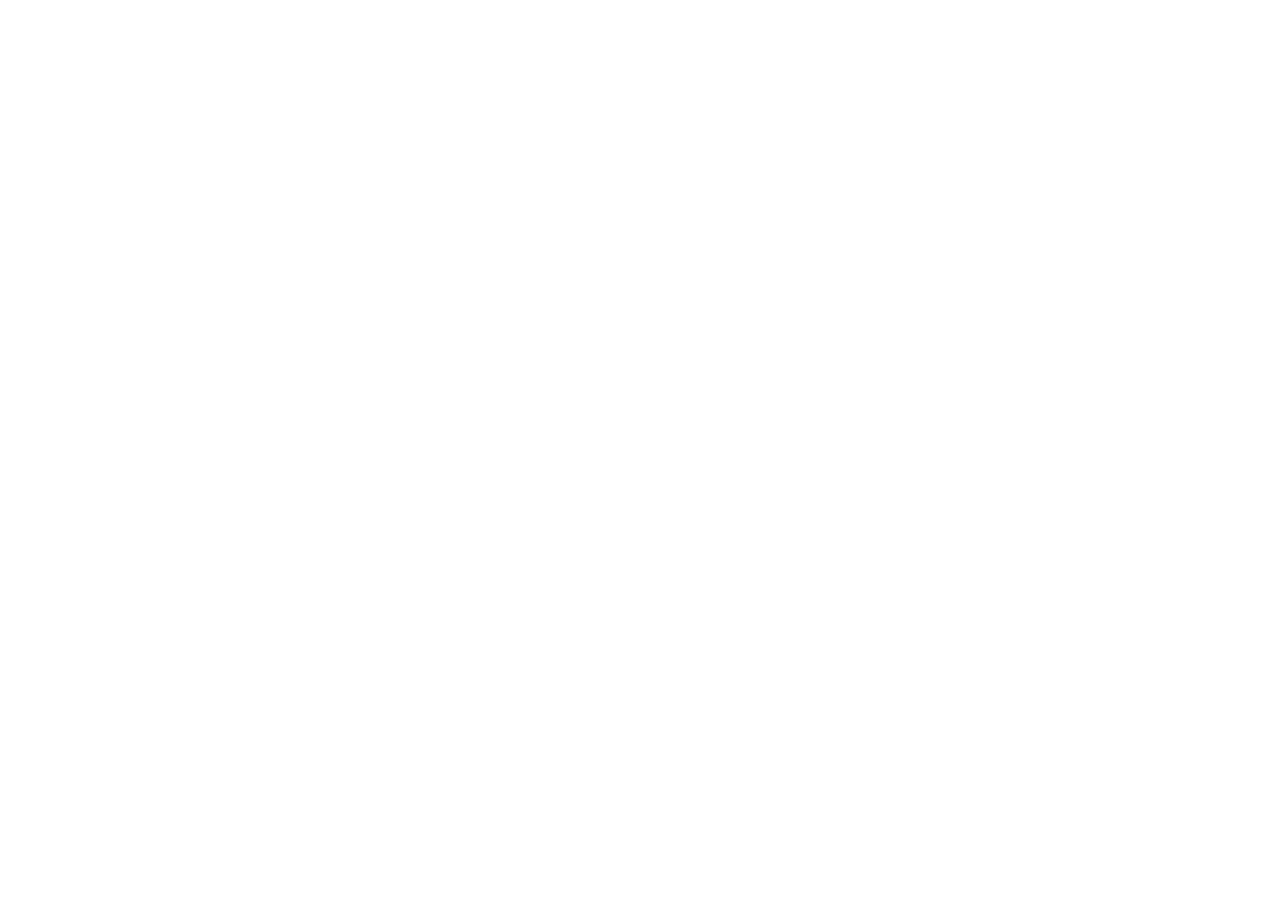
==== details.html @ a18bb02c "create Navbar" ====
<!DOCTYPE html>
<html lang="en">
  <head>
    <meta charset="UTF-8" />
    <meta name="viewport" content="width=device-width, initial-scale=1.0" />

    <!--=============== FLATICON ===============-->
    <link rel="stylesheet" href="" />

    <!--=============== SWIPER CSS ===============-->
    <link rel="stylesheet" href="" />

    <!--=============== CSS ===============-->
    <link rel="stylesheet" href="" />

    <title>Ecommerce Website</title>
  </head>
  <body>
    <!--=============== HEADER ===============-->
    <header class="header"></header>

    <!--=============== MAIN ===============-->
    <main class="main">
      <!--=============== BREADCRUMB ===============-->
      <section class="breadcrumb"></section>

      <!--=============== DETAILS ===============-->
      <section class="details"></section>

      <!--=============== DETAILS TAB ===============-->
      <section class="details__tab"></section>

      <!--=============== PRODUCTS ===============-->
      <section class="products"></section>

      <!--=============== NEWSLETTER ===============-->
      <section class="newsletter"></section>
    </main>

    <!--=============== FOOTER ===============-->
    <footer class="footer"></footer>

    <!--=============== SWIPER JS ===============-->
    <script src=""></script>

    <!--=============== MAIN JS ===============-->
    <script src=""></script>
  </body>
</html>
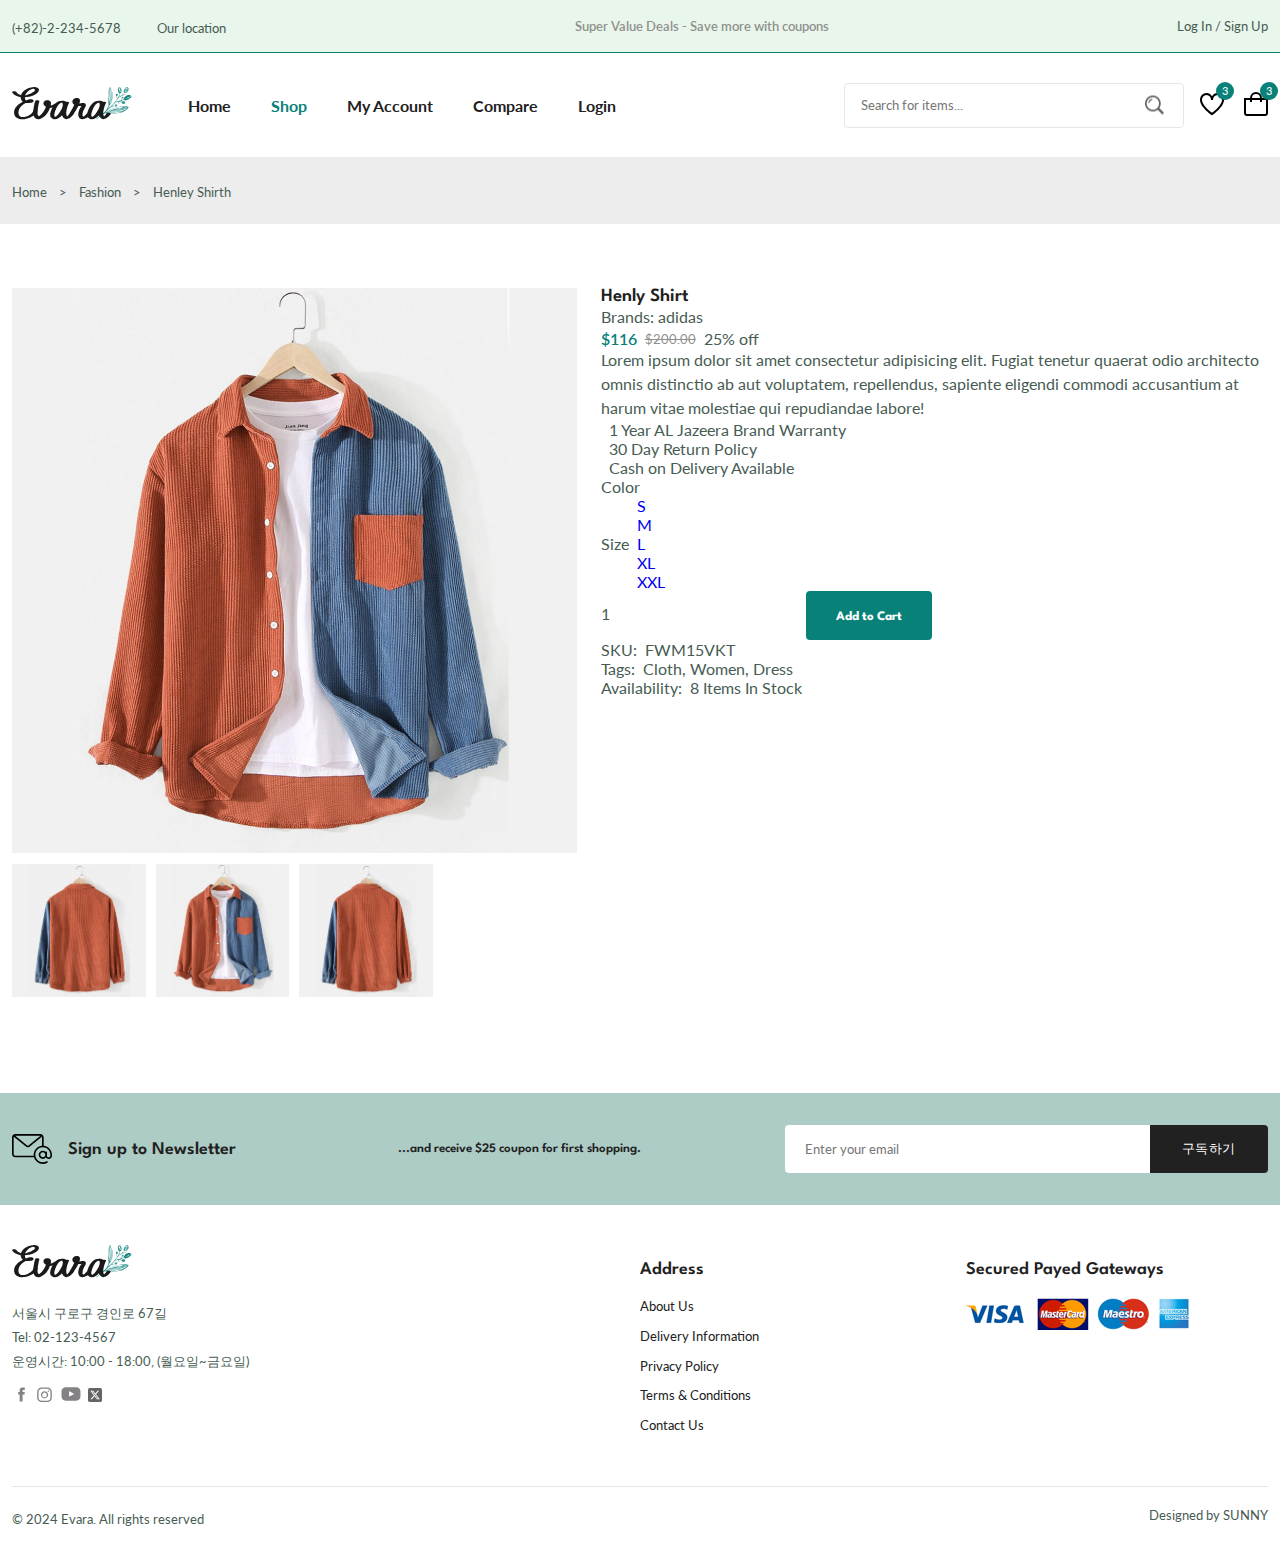
==== commit b90b4bac: "create detail page" ====
--- a/details.html
+++ b/details.html
@@ -5,27 +5,195 @@
     <meta name="viewport" content="width=device-width, initial-scale=1.0" />
 
     <!--=============== FLATICON ===============-->
-    <link rel="stylesheet" href="" />
+    <link
+      rel="stylesheet"
+      href="https://cdn-uicons.flaticon.com/2.6.0/uicons-regular-straight/css/uicons-regular-straight.css"
+    />
+    <link
+      rel="stylesheet"
+      href="https://cdn-uicons.flaticon.com/2.6.0/uicons-regular-rounded/css/uicons-regular-rounded.css"
+    />
 
     <!--=============== SWIPER CSS ===============-->
-    <link rel="stylesheet" href="" />
+    <link
+      rel="stylesheet"
+      href="https://cdn.jsdelivr.net/npm/swiper@11/swiper-bundle.min.css"
+    />
 
     <!--=============== CSS ===============-->
-    <link rel="stylesheet" href="" />
+    <link rel="stylesheet" href="assets/css/styles.css" />
 
     <title>Ecommerce Website</title>
   </head>
   <body>
     <!--=============== HEADER ===============-->
-    <header class="header"></header>
+    <header class="header">
+      <div class="header__top">
+        <div class="header__container container">
+          <div class="header__contact">
+            <span>(+82)-2-234-5678</span>
+            <span>Our location</span>
+          </div>
+          <p class="header__alert-news">
+            Super Value Deals - Save more with coupons
+          </p>
+          <a href="login-register.html" class="header__top-action">
+            Log In / Sign Up
+          </a>
+        </div>
+      </div>
+
+      <nav class="nav container">
+        <a href="index.html" class="nav__logo">
+          <img src="assets/img/logo.svg" alt="logo" class="nav__logo-img" />
+        </a>
+
+        <div class="nav__menu">
+          <ul class="nave__list">
+            <li class="nav__item">
+              <a href="index.html" class="nav__link">Home</a>
+            </li>
+            <li class="nav__item">
+              <a href="shop.html" class="nav__link active-link">Shop</a>
+            </li>
+            <li class="nav__item">
+              <a href="accounts.html" class="nav__link">My Account</a>
+            </li>
+            <li class="nav__item">
+              <a href="compare.html" class="nav__link">Compare</a>
+            </li>
+            <li class="nav__item">
+              <a href="login-register.html" class="nav__link">Login</a>
+            </li>
+          </ul>
+
+          <div class="header__search">
+            <input
+              type="text"
+              placeholder="Search for items..."
+              class="form__input"
+            />
+
+            <button class="search__btn">
+              <img src="assets/img/search.png" alt="검색하기" />
+            </button>
+          </div>
+        </div>
+
+        <div class="header__user-action">
+          <a href="wishlist.html" class="header__action-btn">
+            <img src="assets/img/icon-heart.svg" alt="찜하기" />
+            <span class="count">3</span>
+          </a>
+
+          <a href="cart.html" class="header__action-btn">
+            <img src="assets/img/icon-cart.svg" alt="장바구니" />
+            <span class="count">3</span>
+          </a>
+        </div>
+      </nav>
+    </header>
 
     <!--=============== MAIN ===============-->
     <main class="main">
       <!--=============== BREADCRUMB ===============-->
-      <section class="breadcrumb"></section>
+      <section class="breadcrumb">
+        <ul class="breadcrumb__list container flex">
+          <li><a href="index.html" class="breadcrumb__link">Home</a></li>
+          <li><span  class="breadcrumb__link">></span></li>
+          <li><span class="breadcrumb__link">Fashion</span>
+          <li><span class="breadcrumb__link">></span></li> 
+          <li><span class="breadcrumb__link">Henley Shirth</span></li>
+          </li>
+        </ul>
+      </section>
 
       <!--=============== DETAILS ===============-->
-      <section class="details"></section>
+      <section class="details section--lg">
+        <div class="details__container container grid">
+          <div class="details__group">
+            <img src="assets/img/product-8-1.jpg" alt="" class="details__img">
+
+            <div class="details__small-images grid">
+              <img src="assets/img/product-8-2.jpg" alt="" class="details__small-img">
+              <img src="assets/img/product-8-1.jpg" alt="" class="details__small-img">
+              <img src="assets/img/product-8-2.jpg" alt="" class="details__small-img">
+            </div>
+          </div>
+          
+          <div class="details__group">
+           <h3 class="details__title">Henly Shirt</h3>
+           <p class="details__brand">Brands: <span>adidas</span>
+           </p>
+
+           <div class="details__price flex">
+            <span class="new__price">$116</span>
+            <span class="old__price">$200.00</span>
+            <span class="save__price">25% off</span>
+           </div>
+
+           <p class="short__description">
+            Lorem ipsum dolor sit amet consectetur adipisicing elit. Fugiat tenetur quaerat odio architecto omnis distinctio ab aut voluptatem, repellendus, sapiente eligendi commodi accusantium at harum vitae molestiae qui repudiandae labore!
+           </p>
+
+           <ul class="product__list">
+            <li class="list__item flex">
+              <i class="fi fi-rs-crown"></i>1 Year AL Jazeera Brand Warranty
+            </li>
+            <li class="list__item flex">
+              <i class="fi fi-rs-refresh"></i>30 Day Return Policy
+            </li>
+            <li class="list__item flex">
+              <i class="fi fi-rs-credit-card"></i>Cash on Delivery Available
+            </li>
+           </ul>
+
+           <div class="details__color flex">
+            <span class="details__color-title">Color</span>
+            <ul class="color__list">
+              <li><a href="#" class="color__link" style="background-color:hsl(37,100%,65%)"></a></li>
+              <li><a href="#" class="color__link" style="background-color:hsl(353,100%,67%)"></a></li>
+              <li><a href="#" class="color__link"
+                style="background-color:hsl(49,100%,60%)"></a></li>
+              <li><a href="#" class="color__link"
+                style="background-color:hsl(304,100%,78%)"></a></li>
+              <li><a href="#" class="color__link"
+                style="background-color:hsl(126,61%,52%)"></a></li>
+            </ul>
+           </div>
+           <div class="details__size flex">
+            <span class="details__size-title">Size</span>
+            <ul class="size__list">
+              <li><a href="#" class="size__link" >S</a></li>
+              <li><a href="#" class="size__link" >M</a></li>
+              <li><a href="#" class="size__link" >L</a></li>
+              <li><a href="#" class="size__link" >XL</a></li>
+              <li><a href="#" class="size__link" >XXL</a></li>
+            </ul>
+           </div>
+
+           <div class="details__ation">
+            <input type="number" class="quantity" value="1">
+
+            <a href="#" class="btn btn--sm">Add to Cart</a>
+            <a href="" class="details__action-btn">
+              <i class="fi fi-rr-heart"></i>
+            </a>
+          </div>
+
+          <ul class="details__meta">
+            <li class="meta__list flex"><span>SKU:</span>
+              FWM15VKT</li>
+            <li class="meta__list flex"><span>Tags:</span>
+              Cloth, Women, Dress</li>
+            <li class="meta__list flex"><span>Availability:</span>
+              8 Items In Stock</li>
+          </ul>
+          </div>
+
+          
+        </div>
+      </section>
 
       <!--=============== DETAILS TAB ===============-->
       <section class="details__tab"></section>
@@ -34,16 +202,113 @@
       <section class="products"></section>
 
       <!--=============== NEWSLETTER ===============-->
-      <section class="newsletter"></section>
+      <section class="newsletter section home__newsletter">
+        <div class="newsletter__container container grid">
+          <h3 class="newsletter__title flex">
+            <img
+              src="assets/img/icon-email.svg"
+              alt="news letter icon"
+              class="newsletter__icon"
+            />
+            Sign up to Newsletter
+          </h3>
+
+          <p class="newsletter__description">
+            ...and receive $25 coupon for first shopping.
+          </p>
+
+          <form action="" class="newsletter__form">
+            <input
+              type="text"
+              placeholder="Enter your email"
+              class="newsletter__input"
+            />
+            <button type="submit" class="newsletter__btn">구독하기</button>
+          </form>
+        </div>
+      </section>
     </main>
 
     <!--=============== FOOTER ===============-->
-    <footer class="footer"></footer>
+    <footer class="footer container">
+      <div class="footer__container grid">
+        <div class="footer__content">
+          <a href="index.html" class="footer__logo">
+            <img
+              src="assets/img/logo.svg"
+              alt="로고"
+              class="footer__logo-img"
+            />
+          </a>
+
+          <!-- <h4 class="footer__subtitle">Contact</h4> -->
+          <p class="footer__description">서울시 구로구 경인로 67길</p>
+          <p class="footer__description"><span>Tel:</span> 02-123-4567</p>
+          <p class="footer__description">
+            <span>운영시간:</span> 10:00 - 18:00, (월요일~금요일)
+          </p>
+
+          <div class="footer__social">
+            <div class="footer__social-links flex">
+              <a href="" class="footer__social-icon">
+                <img src="assets/img/icon-facebook.svg" alt="페이스북" />
+              </a>
+              <a href="" class="footer__social-icon">
+                <img src="assets/img/icon-instagram.svg" alt="인스타그램" />
+              </a>
+              <a href="" class="footer__social-icon">
+                <img src="assets/img/icon-youtube.svg" alt="유튜브" />
+              </a>
+              <a href="" class="footer__social-icon">
+                <img src="assets/img/x-icon.svg" alt="엑스" />
+              </a>
+            </div>
+          </div>
+        </div>
+
+        <div class="footer__content">
+          <h3 class="footer__title">Address</h3>
+
+          <ul class="footer__links">
+            <li>
+              <a href="" class="footer__link">About Us</a>
+            </li>
+            <li>
+              <a href="" class="footer__link">Delivery Information</a>
+            </li>
+            <li>
+              <a href="" class="footer__link">Privacy Policy</a>
+            </li>
+            <li>
+              <a href="" class="footer__link">Terms & Conditions</a>
+            </li>
+            <li>
+              <a href="" class="footer__link">Contact Us</a>
+            </li>
+          </ul>
+        </div>
+
+        <div class="footer_content">
+          <h3 class="footer__title">Secured Payed Gateways</h3>
+
+          <img
+            src="assets/img/payment-method.png"
+            alt="카드정보"
+            class="payment__img"
+          />
+        </div>
+      </div>
+
+      <div class="footer__bottom">
+        <p class="copyright">&copy; 2024 Evara. All rights reserved</p>
+        <span class="designer">Designed by SUNNY</span>
+      </div>
+    </footer>
 
     <!--=============== SWIPER JS ===============-->
-    <script src=""></script>
+    <script src="https://cdn.jsdelivr.net/npm/swiper@11/swiper-bundle.min.js"></script>
 
     <!--=============== MAIN JS ===============-->
-    <script src=""></script>
+    <script src="assets/js/main.js"></script>
   </body>
 </html>
--- a/assets/css/styles.css
+++ b/assets/css/styles.css
@@ -0,0 +1,962 @@
+/*=============== GOOGLE FONTS ===============*/
+@import url("https://fonts.googleapis.com/css2?family=Lato:wght@400;700&family=Spartan:wght@400;500;600;700&display=swap");
+
+/*=============== VARIABLES CSS ===============*/
+:root {
+  --header-height: 4rem;
+
+  /*========== Colors ==========*/
+  /* Color mode HSL(hue, saturation, lightness) */
+  --first-color: hsl(176, 88%, 27%);
+  --first-color-alt: hsl(129, 44%, 94%);
+  --second-color: hsl(34, 94%, 87%);
+  --title-color: hsl(0, 0%, 13%);
+  --text-color: hsl(154, 13%, 32%);
+  --text-color-light: hsl(60, 1%, 56%);
+  --body-color: hsl(0, 0%, 100%);
+  --container-color: hsl(0, 0%, 93%);
+  --border-color: hsl(129, 36%, 85%);
+  --border-color-alt: hsl(113, 15%, 90%);
+
+  /*========== Font and typography ==========*/
+  /* .5rem = 8px | 1rem = 16px ... */
+  --body-font: "Lato", sans-serif;
+  --second-font: "Spartan", sans-serif;
+  --big-font-size: 3.5rem;
+  --h1-font-size: 2.75rem;
+  --h2-font-size: 2rem;
+  --h3-font-size: 1.75rem;
+  --h4-font-size: 1.375rem;
+  --large-font-size: 1.125rem;
+  --normal-font-size: 1rem;
+  --small-font-size: 0.8125rem;
+  --smaller-font-size: 0.75rem;
+  --tiny-font-size: 0.6875rem;
+
+  /*========== Font weight ==========*/
+  --weight-400: 400;
+  --weight-500: 500;
+  --weight-600: 600;
+  --weight-700: 700;
+
+  /*========== Transition ==========*/
+  --transition: cubic-bezier(0, 0, 0.05, 1);
+}
+
+/* Responsive typography */
+@media screen and (max-width: 1200px) {
+  /* :root {
+    --big-font-size: ;
+    --h1-font-size: ;
+    --h2-font-size: ;
+    --h3-font-size: ;
+    --h4-font-size: ;
+    --large-font-size: ;
+    --normal-font-size: ;
+    --small-font-size: ;
+    --smaller-font-size: ;
+    --tiny-font-size: ;
+  } */
+}
+
+/*=============== BASE ===============*/
+* {
+  margin: 0;
+  padding: 0;
+  box-sizing: border-box;
+}
+
+input,
+textarea,
+body {
+  color: var(--text-color);
+  font-family: var(--body-font);
+  font-size: var(--normal-font-size);
+  font-weight: var(--weight-400);
+}
+body {
+  background-color: var(--body-color);
+}
+
+h1,
+h2,
+h3,
+h4 {
+  font-family: var(--second-font);
+  color: var(--title-color);
+  font-weight: var(--weight-600);
+}
+ul {
+  list-style: none;
+}
+
+a {
+  text-decoration: none;
+}
+
+p {
+  line-height: 1.5rem;
+}
+
+img {
+  max-width: 100%;
+}
+
+button,
+textarea,
+input {
+  background-color: transparent;
+  border: none;
+  outline: none;
+}
+/*=============== REUSABLE CSS CLASSES ===============*/
+.container {
+  max-width: 1320px;
+  margin-inline: auto;
+  padding-inline: 0.75rem;
+}
+
+.grid {
+  display: grid;
+  gap: 1.5rem;
+}
+
+.flex {
+  display: flex;
+  align-items: center;
+  gap: 0.5rem;
+}
+.section {
+  padding-block: 2rem;
+}
+.section--lg {
+  padding-block: 4rem;
+}
+.section__title {
+  font-size: var(--h4-font-size);
+  margin-bottom: 1.5rem;
+}
+.section__title span {
+  color: var(--first-color);
+}
+
+.new__price {
+  color: var(--first-color);
+  font-weight: var(--weight-600);
+}
+.old__price {
+  color: var(--text-color-light);
+  font-size: var(--small-font-size);
+  text-decoration: line-through;
+}
+.form__input {
+  border: 1px solid var(--border-color-alt);
+  padding-inline: 1rem;
+  height: 2.813rem;
+  border-radius: 0.25rem;
+  font-size: var(--small-font-size);
+}
+/*=============== HEADER & NAV ===============*/
+.header__top {
+  background-color: var(--first-color-alt);
+  border-bottom: 1px solid var(--first-color);
+  padding-block: 0.875rem;
+}
+.header__container {
+  display: flex;
+  align-items: center;
+  justify-content: space-between;
+}
+.header__contact span:first-child {
+  margin-right: 2rem;
+}
+
+.header__contact span,
+.header__alert-news,
+.header__top-action {
+  font-size: var(--small-font-size);
+}
+
+.header__alert-news {
+  color: var(--text-color-light);
+  font-weight: 600;
+}
+
+.header__top-action {
+  color: var(--text-color);
+}
+
+.nav,
+.nav__menu,
+.nave__list,
+.header__user-action {
+  display: flex;
+  align-items: center;
+}
+
+.nav {
+  /* height: calc(var(--header-height) + 2.5rem); */
+  height: 6.5rem;
+  justify-content: space-between;
+  /* column-gap: 1rem; */
+  gap: 1rem;
+}
+.nav__logo img {
+  width: 7.5rem;
+}
+
+.nav__menu {
+  /* width: 100%; */
+  flex-grow: 1;
+  margin-left: 2.5rem;
+}
+
+.nave__list {
+  margin-right: auto;
+  /* column-gap: 1rem; */
+  gap: 2.5rem;
+}
+
+.nav__link {
+  color: var(--title-color);
+  font-weight: 700;
+  transition: all 0.2s var(--transition);
+}
+
+/* Active link */
+.active-link,
+.nav__link:hover {
+  color: var(--first-color);
+}
+
+.header__search {
+  width: 21.25rem;
+  position: relative;
+}
+
+.header__search .form__input {
+  width: 100%;
+}
+
+.search__btn {
+  position: absolute;
+  top: 50%;
+  right: 1.25rem;
+  transform: translateY(-50%);
+  cursor: pointer;
+}
+
+.header__user-action {
+  gap: 1.25rem;
+}
+
+.header__action-btn {
+  position: relative;
+}
+.header__action-btn img {
+  width: 1.5rem;
+}
+
+.header__action-btn .count {
+  position: absolute;
+  top: -0.625rem;
+  right: -0.625rem;
+  background-color: var(--first-color);
+  color: var(--body-color);
+  border-radius: 50%;
+  width: 1.125rem;
+  height: 1.125rem;
+  text-align: center;
+  font-size: var(--tiny-font-size);
+  line-height: 18px;
+}
+/*=============== HOME ===============*/
+.home__container {
+  grid-template-columns: 5fr 7fr;
+  align-items: center;
+}
+
+.home__subtitle,
+.home__description {
+  font-size: var(--large-font-size);
+}
+.home__subtitle {
+  font-family: var(--second-font);
+  font-weight: 600;
+  margin-bottom: 1rem;
+  display: block;
+}
+
+.home__title {
+  font-size: var(--h1-font-size);
+  font-weight: var(--weight-700);
+  line-height: 1.4;
+}
+
+.home__title span {
+  color: var(--first-color);
+  font-size: var(--big-font-size);
+}
+
+.home__description {
+  margin-block: 0.5rem 2rem;
+}
+
+.home__img {
+  justify-self: flex-end;
+}
+/*=============== BUTTONS ===============*/
+.btn {
+  background-color: var(--first-color);
+  color: var(--body-color);
+  display: inline-block;
+  border-radius: 0.25rem;
+  height: 49px;
+  line-height: 49px;
+  padding-inline: 1.75rem;
+  border: 2px solid var(--first-color);
+  font-family: var(--second-font);
+  font-size: var(--small-font-size);
+  font-weight: var(--weight-700);
+  transition: all 0.4s ease;
+}
+
+.btn:hover {
+  background-color: transparent;
+  color: var(--first-color);
+}
+
+.btn--md {
+  font-family: var(--body-font);
+  height: 45px;
+  line-height: 45px;
+}
+/*=============== CATEGORIES ===============*/
+.categories {
+  overflow: hidden;
+}
+.category__item {
+  border: 1px solid var(--border-color);
+  padding: 0.625rem 0.625rem 1.25rem;
+  border-radius: 1.25rem;
+  text-align: center;
+}
+
+.category__img {
+  border-radius: 0cap;
+  margin-bottom: 1.25rem;
+}
+
+.catogry__title {
+  color: var(--text-color);
+  font-size: var(--small-font-size);
+}
+/* Swiper class */
+.swiper {
+  overflow: initial;
+}
+.swiper-button-next,
+.swiper-button-prev {
+  top: -1.875rem;
+  width: 30px;
+  height: 30px;
+  background-color: var(--first-color-alt);
+  color: var(--first-color);
+  border: 1px solid var(--border-color);
+  border-radius: 50%;
+  font-size: var(--tiny-font-size);
+}
+
+.swiper-button-next::after,
+.swiper-button-prev::after {
+  content: "";
+}
+
+.swiper-button-prev {
+  left: initial;
+  right: 2.5rem;
+}
+.swiper-button-next {
+  right: 0;
+}
+/*=============== PRODUCTS ===============*/
+.tab__btns {
+  display: flex;
+  gap: 0.75rem;
+  margin-bottom: 2rem;
+}
+
+.tab__btn {
+  background: var(--container-color);
+  color: var(--title-color);
+  font-size: var(--small-font-size);
+  font-weight: var(--weight-600);
+  padding: 1rem 1.25rem;
+  border-radius: 0.25rem;
+  font-family: var(--second-font);
+  cursor: pointer;
+}
+
+.products__container {
+  grid-template-columns: repeat(4, 1fr);
+}
+
+.product__item {
+  border: 1px solid var(--border-color);
+  border-radius: 1.5rem;
+  transition: all 0.2s ease;
+}
+.product__banner {
+  padding: 0.625rem 0.75rem 0.75rem;
+  position: relative;
+}
+
+.product__image {
+  position: relative;
+  display: block;
+  border-radius: 1.25rem;
+  overflow: hidden;
+}
+
+.product__img {
+  vertical-align: middle;
+  transition: all 1.5s ease;
+}
+.product__item:hover .product__img {
+  transform: scale(1.1);
+}
+
+.product__img.hover {
+  position: absolute;
+  top: 0;
+  left: 0;
+}
+
+.product__actions {
+  position: absolute;
+  top: 50%;
+  left: 50%;
+  transform: translate(-50%, -50%);
+  display: flex;
+  gap: 0.5rem;
+  transition: all 0.2s ease;
+}
+
+.action__btn {
+  width: 40px;
+  height: 40px;
+  line-height: 42px;
+  text-align: center;
+  border-radius: 50%;
+  background-color: var(--first-color-alt);
+  border: 1px solid var(--border-color);
+  color: var(--text-color);
+  font-size: var(--small-font-size);
+  position: relative;
+  /* transition: all 0.3s ease; */
+}
+/*   */
+.action__btn::before,
+.action__btn::after {
+  position: absolute;
+  left: 50%;
+  transform: translateX(-50%);
+  transition: all 0.3s cubic-bezier(0.71, 1.7, 0.77, 1.24);
+}
+
+.action__btn::before {
+  content: "";
+  top: -2px;
+  border: 0.5rem solid transparent;
+  border-top-color: var(--first-color);
+
+  /* 위치 */
+  /* position: absolute;
+  left: 50%;
+  transform: translateX(-50%);
+  display: none; */
+}
+
+.action__btn::after {
+  content: attr(aria-label);
+  bottom: 100%;
+  background-color: var(--first-color);
+  color: var(--body-color);
+  font-size: var(--tiny-font-size);
+  white-space: nowrap;
+  padding-inline: 0.625rem;
+  border-radius: 0.25rem;
+  line-height: 2.58;
+
+  /* my */
+  /* position: absolute; */
+  /* left: -50%; */
+  /* transform: translateX(50%); */
+  /* display: none; */
+}
+
+.product__badge {
+  position: absolute;
+  top: 1.25rem;
+  left: 1.25rem;
+  background: var(--first-color);
+  color: var(--body-color);
+  padding: 0.25rem 0.625rem;
+  font-size: var(--tiny-font-size);
+  border-radius: 2.5rem;
+}
+
+.product__badge.light-pink {
+  background-color: hsl(341, 100%, 73%);
+}
+.product__badge.light-green {
+  background-color: hsl(155, 20%, 67%);
+}
+.product__badge.light-orange {
+  background-color: hsl(24, 100%, 73%);
+}
+.product__badge.light-blue {
+  background-color: hsl(202, 53%, 76%);
+}
+
+.product__content {
+  padding: 0 1.25rem 1.125rem;
+  position: relative;
+}
+
+.product__category {
+  font-size: var(--small-font-size);
+  color: var(--text-color-light);
+}
+
+.product__title {
+  font-size: var(--normal-font-size);
+  margin-block: 0.75rem 0.5rem;
+}
+
+.product__rating {
+  color: hsl(42, 100%, 50%);
+  font-size: var(--small-font-size);
+  margin-bottom: 0.75rem;
+}
+.product__price .new__price {
+  font-size: var(--large-font-size);
+}
+
+.cart_btn {
+  position: absolute;
+  bottom: 1.6rem;
+  right: 1.25rem;
+}
+
+/* Active Tab */
+.tab__btn.active-tab {
+  background-color: var(--second-color);
+  color: var(--first-color);
+}
+
+.tab__item:not(.active-tab) {
+  display: none;
+}
+
+/* Product Hover */
+.product__img.hover,
+.product__actions,
+.action__btn::before,
+.action__btn::after,
+.product__item:hover .product__img.default {
+  opacity: 0;
+}
+
+.product__item:hover {
+  box-shadow: 0 0 10px hsla(0, 0%, 0%, 0.1);
+}
+.product__item:hover .product__img.hover,
+.product__item:hover .product__actions,
+.action__btn:hover::after,
+.action__btn:hover::before {
+  opacity: 1;
+}
+
+.action__btn:hover::after,
+.action__btn:hover::before {
+  transform: translateX(-50%) translateY(-0.5rem);
+}
+
+.action__btn:hover {
+  background: var(--first-color);
+  border-color: var(--first-color);
+  color: var(--body-color);
+}
+/*=============== DEALS ===============*/
+.deals__contaniner {
+  grid-template-columns: repeat(2, 1fr);
+}
+.deals__item:nth-child(1) {
+  background-image: url("../img/deals-1.jpg");
+}
+
+.deals__item:nth-child(2) {
+  background-image: url("../img/deals-2.png");
+}
+
+.deals__item {
+  padding: 3rem;
+  background-size: cover;
+  background-position: center;
+
+  display: flex;
+  flex-direction: column;
+  gap: 1.5rem;
+}
+
+.deals__brand {
+  color: var(--first-color);
+  font-size: var(--h3-font-size);
+  margin-bottom: 0.25rem;
+}
+
+.deals__category {
+  font-family: var(--second-font);
+  font-size: var(--small-font-size);
+}
+
+.deals__title {
+  max-width: 240px;
+  font-size: var(--large-font-size);
+  font-weight: var(--weight-600);
+  line-height: 1.3;
+}
+
+.deals__price .new__price,
+.deals__price .old__price {
+  font-size: var(--large-font-size);
+}
+
+.deals__price .new__price {
+  color: hsl(352, 100%, 60%);
+}
+
+.deals__countdown-text {
+  margin-bottom: 0.25rem;
+}
+
+.countdown {
+  display: flex;
+  gap: 1.5rem;
+}
+.countdown__amount {
+  position: relative;
+}
+
+.countdown__amount::after {
+  content: ":";
+  position: absolute;
+  font-size: var(--large-font-size);
+  color: var(--title-color);
+  top: 20%;
+  right: -25%;
+}
+
+.countdown__period {
+  background-color: var(--first-color);
+  color: var(--body-color);
+  font-size: var(--large-font-size);
+  font-weight: var(--weight-600);
+  width: 60px;
+  height: 50px;
+  text-align: center;
+  line-height: 50px;
+  border-radius: 0.25rem;
+  margin-bottom: 0.5rem;
+}
+
+.unit {
+  font-size: var(--small-font-size);
+  text-align: center;
+  display: block;
+}
+
+.deals__btn .btn {
+  background-color: transparent;
+  color: var(--first-color);
+}
+/*=============== NEW ARRIVALS ===============*/
+.new__arrivals {
+  overflow: hidden;
+}
+
+/*=============== SHOWCASE ===============*/
+.showcase__container {
+  grid-template-columns: repeat(4, 1fr);
+}
+.showcase__wrapper .section__title {
+  font-size: var(--normal-font-sized);
+  border-bottom: 1px solid var(--border-color-alt);
+  padding-bottom: 0.75rem;
+  margin-bottom: 2rem;
+  position: relative;
+}
+
+.showcase__wrapper .section__title::before {
+  content: "";
+  position: absolute;
+  left: 0;
+  bottom: -1.3px;
+  width: 50px;
+  height: 2px;
+  background-color: var(--first-color);
+}
+
+.showcase__item {
+  display: flex;
+  align-items: center;
+  gap: 1.5rem;
+}
+
+.showcase__item:not(:last-child) {
+  margin-bottom: 1.5rem;
+}
+
+.showcase__img {
+  width: 86px;
+}
+
+.showcase__content {
+  width: calc(100% - 110px);
+}
+
+.showcase__title {
+  font-size: var(--small-font-size);
+  font-weight: var(--weight-500);
+  white-space: nowrap;
+  overflow: hidden;
+  text-overflow: ellipsis;
+  margin-bottom: 0.5rem;
+}
+/*=============== NEWSLETTER ===============*/
+.newsletter {
+  background-color: hsl(166, 23%, 74%);
+}
+.home__newsletter {
+  margin-top: 2rem;
+}
+.newsletter__container {
+  grid-template-columns: repeat(2, 3.5fr) 5fr;
+  align-items: center;
+  gap: 3rem;
+}
+
+.newsletter__title {
+  gap: 1rem;
+  font-size: var(--large-font-size);
+}
+
+.newsletter__icon {
+  width: 2.5rem;
+}
+
+.newsletter__description {
+  color: var(--title-color);
+  font-family: var(--second-font);
+  font-size: var(--small-font-size);
+  font-weight: var(--weight-600);
+}
+
+.newsletter__form {
+  display: flex;
+}
+
+.newsletter__input,
+.newsletter__btn {
+  font-size: var(--small-font-size);
+}
+
+.newsletter__input {
+  background-color: var(--body-color);
+  padding-inline: 1.25rem;
+  border-radius: 0.25rem 0 0 0.25rem;
+  width: 100%;
+  height: 3rem;
+}
+.newsletter__btn {
+  background-color: var(--title-color);
+  color: var(--body-color);
+  padding-inline: 2rem;
+  border-radius: 0 0.25rem 0.25rem 0;
+  font-family: var(--second-font);
+  font-weight: var(--weight-500);
+  letter-spacing: 0.5px;
+  cursor: pointer;
+  transition: all 0.3s ease;
+  white-space: nowrap;
+}
+
+.newsletter__btn:hover {
+  background-color: var(--first-color);
+}
+/*=============== FOOTER ===============*/
+.footer__container {
+  grid-template-columns: 5fr 2.5fr 2.5fr;
+  padding-block: 2.5rem;
+}
+.footer__logo-img {
+  width: 7.5rem;
+  margin-bottom: 1.25rem;
+}
+.footer__description {
+  font-size: var(--small-font-size);
+  /* margin-bottom: 0.25rem; */
+}
+.footer__social-links {
+  margin-top: 0.5rem;
+  gap: 0.25rem;
+}
+
+.footer__social-icon {
+  width: 1.2rem;
+  opacity: 0.6;
+}
+.footer__social-icon:nth-child(3) {
+  width: 1.6rem;
+}
+.footer__social-icon:last-child {
+  width: 0.9rem;
+  vertical-align: top;
+}
+
+.footer__title {
+  font-size: var(--large-font-size);
+  margin-block: 1rem 1.25rem;
+}
+
+.footer__link {
+  color: var(--title-color);
+  font-size: var(--small-font-size);
+  margin-bottom: 0.85rem;
+  display: block;
+  transition: all 0.3s ease;
+}
+
+.footer__link:hover {
+  color: var(--first-color);
+  margin-left: 0.25rem;
+}
+
+.footer__bottom {
+  display: flex;
+  justify-content: space-between;
+  padding-block: 1.25rem;
+  border-top: 1px solid var(--border-color-alt);
+}
+.copyright,
+.designer {
+  color: var(--text-color);
+  font-size: var(--small-font-size);
+}
+/*=============== BREADCRUMBS ===============*/
+.breadcrumb {
+  background-color: var(--container-color);
+  padding-block: 1.5rem;
+}
+
+.breadcrumb__list {
+  gap: 0.75rem;
+}
+
+.breadcrumb__link {
+  color: var(--text-color);
+  font-size: var(--small-font-size);
+}
+/*=============== SHOP ===============*/
+.total__products {
+  margin-bottom: 2.5rem;
+}
+
+.total__products span {
+  color: var(--first-color);
+  font-weight: var(--weight-600);
+}
+
+.pagination {
+  display: flex;
+  gap: 0.625rem;
+  margin-top: 2.75rem;
+  place-self: center;
+}
+.pagination__link {
+  display: inline-block;
+  color: var(--text-color);
+  width: 34px;
+  height: 34px;
+  border-radius: 0.25rem;
+  line-height: 34px;
+  text-align: center;
+  font-size: var(--small-font-size);
+  font-weight: var(--weight-700);
+  transition: all 0.3s ease;
+}
+
+.pagination__link:hover,
+.pagination__link.active {
+  background-color: var(--first-color);
+  color: var(--body-color);
+}
+
+.pagination__link.icon {
+  border-top-right-radius: 50%;
+  border-bottom-right-radius: 50%;
+}
+/*=============== DETAILS ===============*/
+.details__container {
+  grid-template-columns: 5.5fr 6.5fr;
+}
+.details__img {
+  margin-bottom: 0.5rem;
+}
+
+.details__small-images {
+  grid-template-columns: repeat(4, 1fr);
+  gap: 0.625rem;
+}
+
+.details__small-img {
+  cursor: pointer;
+}
+/*=============== DETAILS INFO & REVIEWS ===============*/
+
+/*=============== CART ===============*/
+
+/*=============== CART OTHERS ===============*/
+
+/*=============== WISHLIST ===============*/
+
+/*=============== CHECKOUT ===============*/
+
+/*=============== COMPARE ===============*/
+
+/*=============== LOGIN & REGISTER ===============*/
+
+/*=============== ACCOUNTS ===============*/
+
+/*=============== BREAKPOINTS ===============*/
+/* For large devices */
+@media screen and (max-width: 1400px) {
+}
+
+@media screen and (max-width: 1200px) {
+}
+
+/* For medium devices */
+@media screen and (max-width: 992px) {
+}
+
+@media screen and (max-width: 768px) {
+}
+
+/* For small devices */
+@media screen and (max-width: 576px) {
+}
+
+@media screen and (max-width: 350px) {
+}
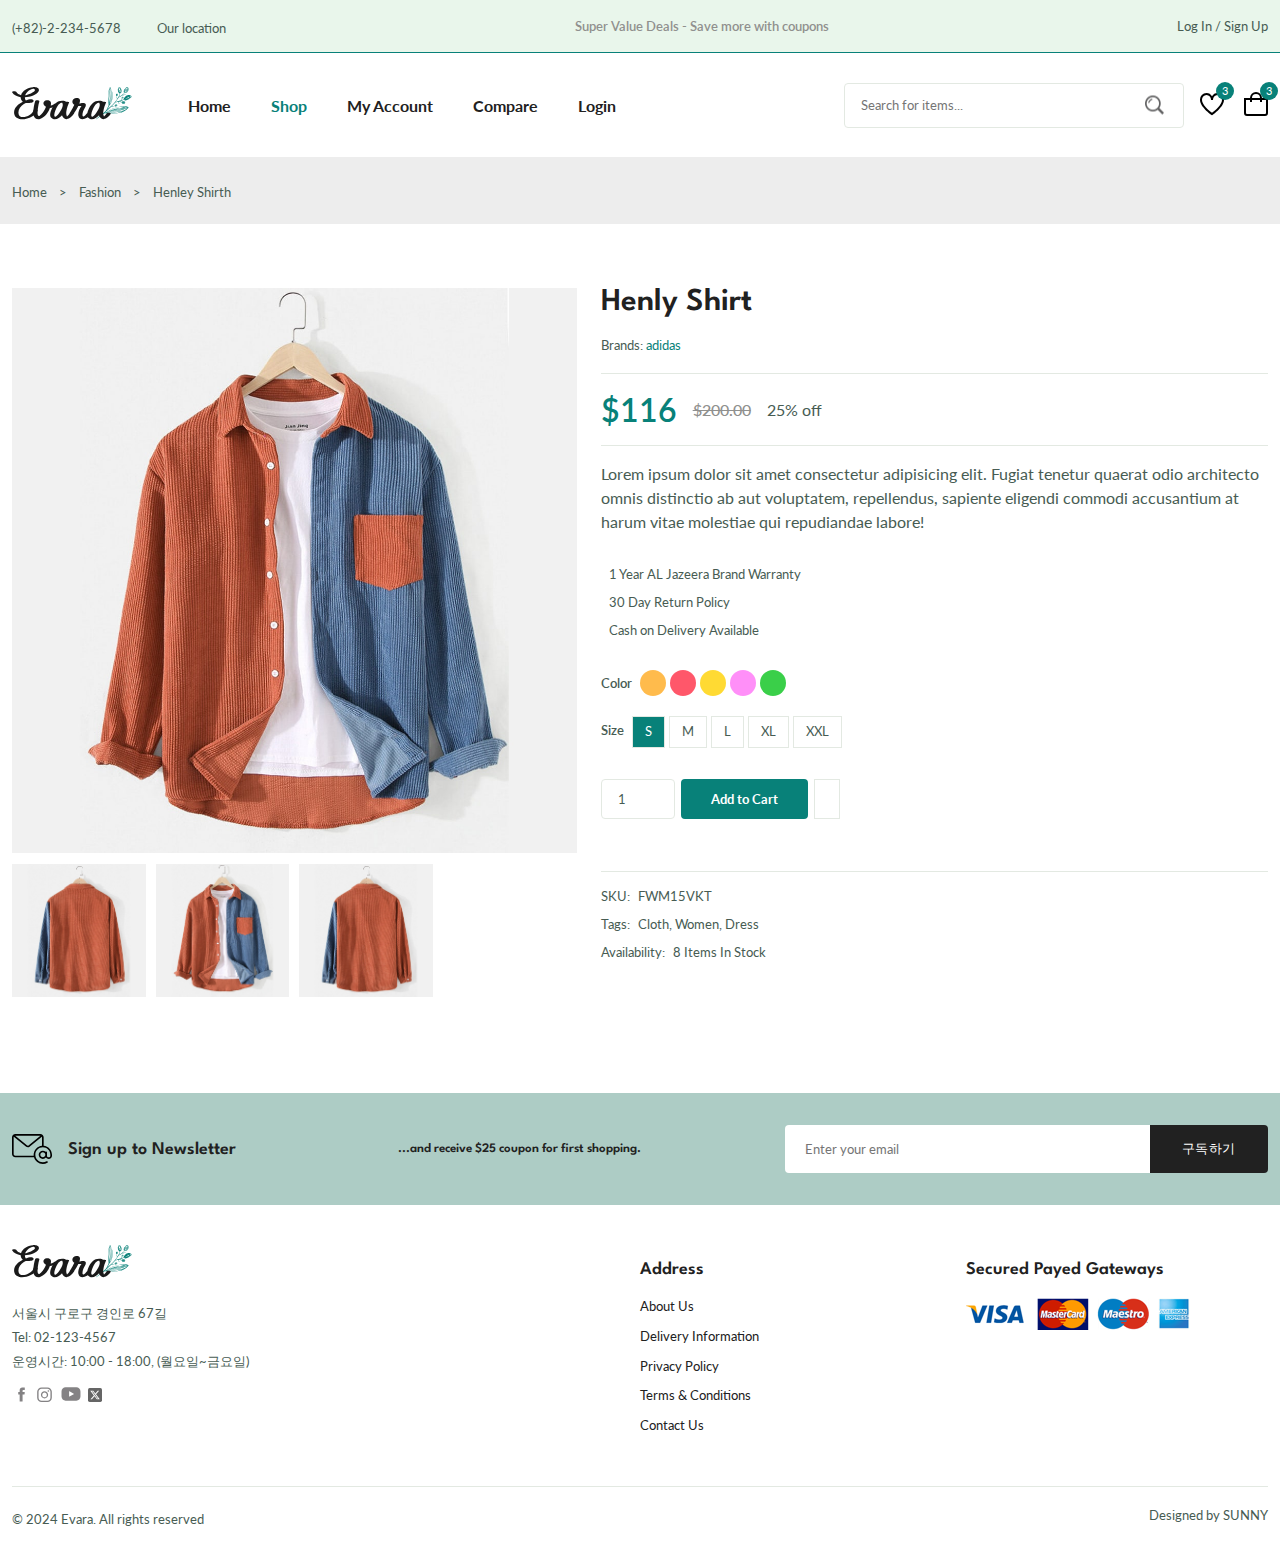
==== commit a4f1f5c6: "create detail page - product info" ====
--- a/details.html
+++ b/details.html
@@ -164,7 +164,7 @@
            <div class="details__size flex">
             <span class="details__size-title">Size</span>
             <ul class="size__list">
-              <li><a href="#" class="size__link" >S</a></li>
+              <li><a href="#" class="size__link size-active" >S</a></li>
               <li><a href="#" class="size__link" >M</a></li>
               <li><a href="#" class="size__link" >L</a></li>
               <li><a href="#" class="size__link" >XL</a></li>
@@ -173,7 +173,7 @@
            </div>
 
            <div class="details__ation">
-            <input type="number" class="quantity" value="1">
+            <input type="number" class="quantity" value="1" min="1" max="10">
 
             <a href="#" class="btn btn--sm">Add to Cart</a>
             <a href="" class="details__action-btn">
--- a/assets/css/styles.css
+++ b/assets/css/styles.css
@@ -331,6 +331,12 @@
   height: 45px;
   line-height: 45px;
 }
+
+.btn--sm {
+  font-family: var(--body-font);
+  height: 40px;
+  line-height: 36px;
+}
 /*=============== CATEGORIES ===============*/
 .categories {
   overflow: hidden;
@@ -923,6 +929,122 @@
 .details__small-img {
   cursor: pointer;
 }
+
+.details__title {
+  font-size: var(--h2-font-size);
+}
+
+.details__brand {
+  margin-block: 1rem;
+  font-size: var(--small-font-size);
+}
+
+.details__brand span {
+  color: var(--first-color);
+}
+
+.details__price {
+  border-top: 1px solid var(--border-color-alt);
+  border-bottom: 1px solid var(--border-color-alt);
+  padding-block: 1rem;
+  gap: 1rem;
+}
+
+.details__price .new__price {
+  font-size: var(--h2-font-size);
+}
+
+.details__price .old__price {
+  font-size: var(--normal-font-size);
+  font-weight: var(--weight-500);
+}
+.short__description {
+  margin-block: 1rem 2rem;
+}
+
+.list__item,
+.details__meta {
+  font-size: var(--small-font-size);
+  margin-bottom: 0.75rem;
+}
+
+/* .details__color,
+.details__size {
+  gap: 0.75rem;
+} */
+
+.details__color {
+  margin-block: 2rem 1.5rem;
+}
+
+.details__size {
+  margin-bottom: 2.5rem;
+}
+.details__color-title,
+.details__size-title {
+  font-size: var(--small-font-size);
+  font-weight: var(--weight-600);
+}
+.color__list,
+.size__list {
+  display: flex;
+  gap: 0.25rem;
+}
+
+.color__link {
+  width: 26px;
+  height: 26px;
+  border-radius: 50%;
+  display: block;
+}
+
+.size__link {
+  color: var(--text-color);
+  font-size: var(--small-font-size);
+  border: 1px solid var(--border-color-alt);
+  padding: 0.375rem 0.75rem 0.5rem;
+}
+
+.size-active {
+  background-color: var(--first-color);
+  color: var(--body-color);
+}
+
+.details__ation {
+  display: flex;
+  /* align-items: center; */
+  gap: 0.375rem;
+  margin-bottom: 3.25rem;
+}
+
+.quantity,
+.details__action-btn {
+  border: 1px solid var(--border-color-alt);
+  font-size: var(--small-font-size);
+}
+
+.quantity {
+  max-width: 80px;
+  padding-inline: 1rem 0.5rem;
+  padding-block: 0.5rem;
+  border-radius: 0.25rem;
+}
+
+.details__action-btn {
+  color: var(--text-color);
+  line-height: 40px;
+  padding-inline: 0.75rem;
+}
+
+.details__meta {
+  border-top: 1px solid var(--border-color-alt);
+  padding-top: 1rem;
+}
+
+.meta__list {
+  margin-bottom: 0.75rem;
+}
+
 /*=============== DETAILS INFO & REVIEWS ===============*/
 
 /*=============== CART ===============*/
